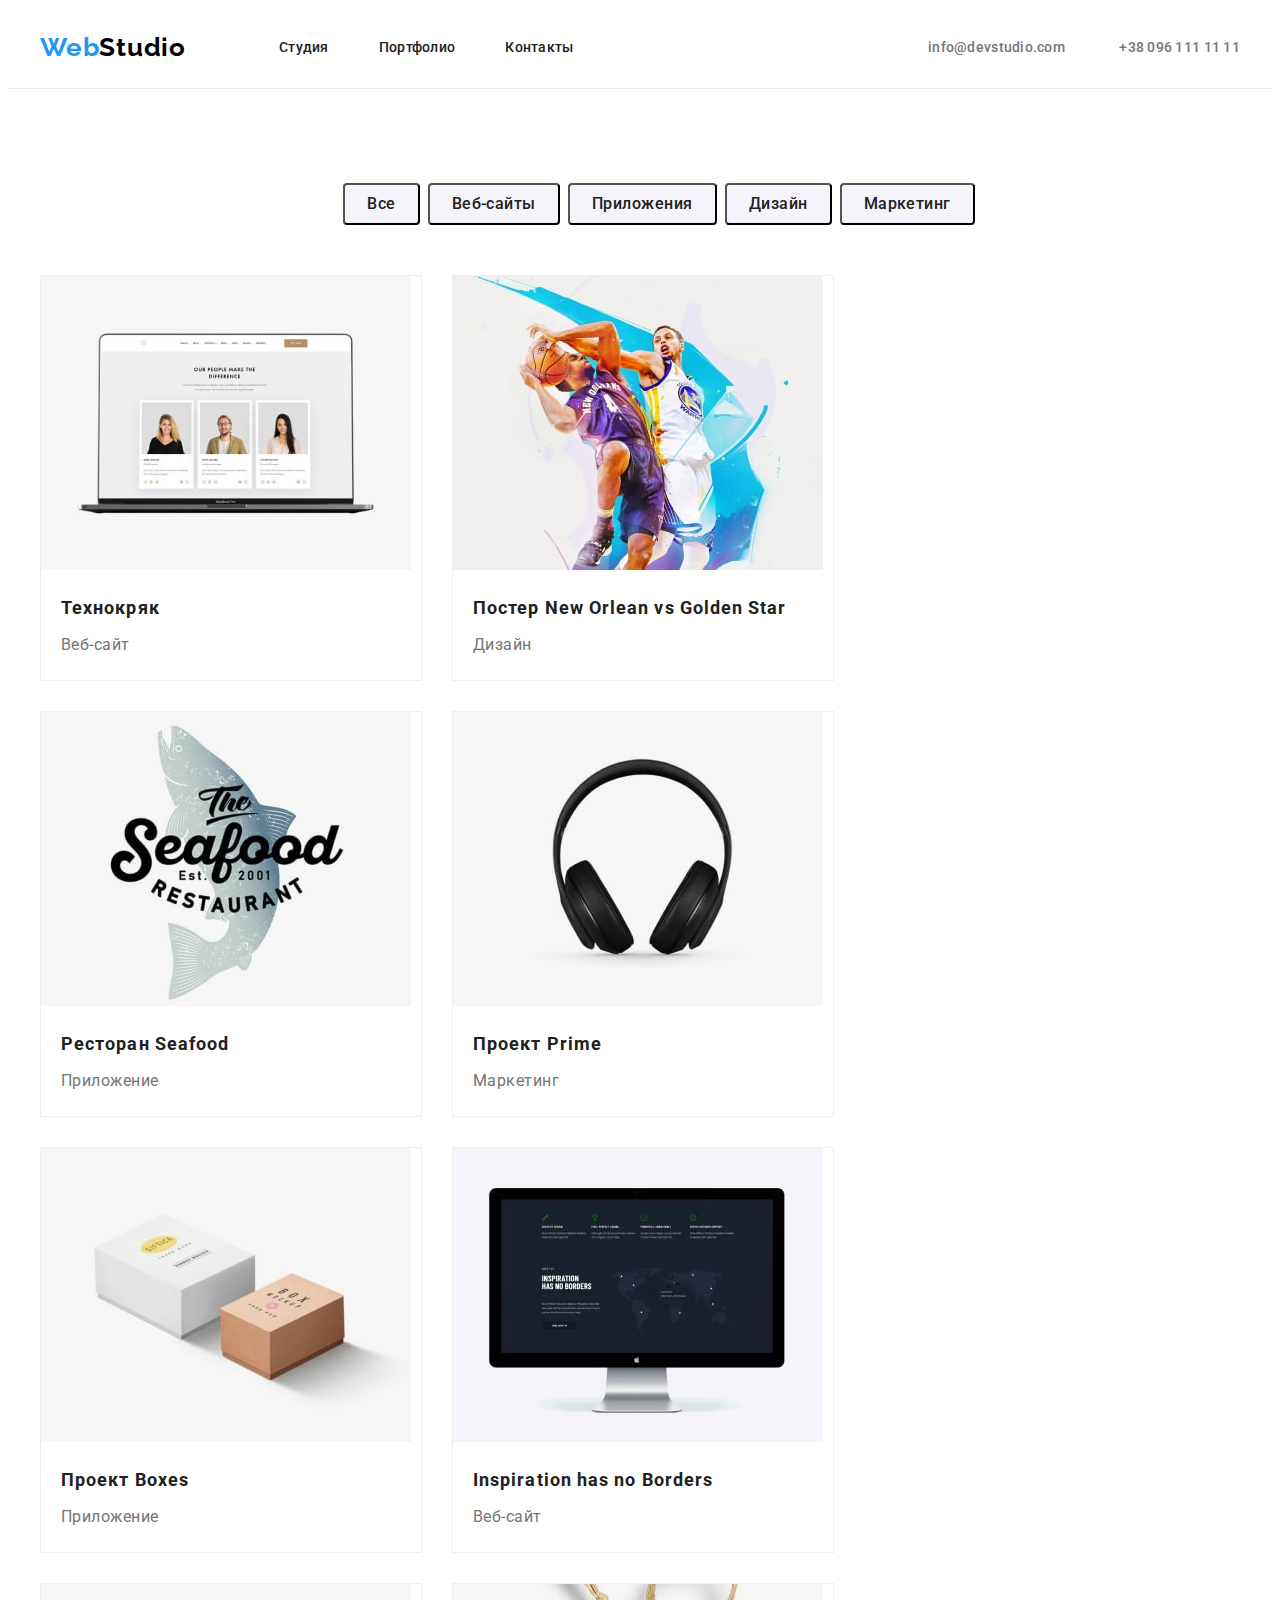
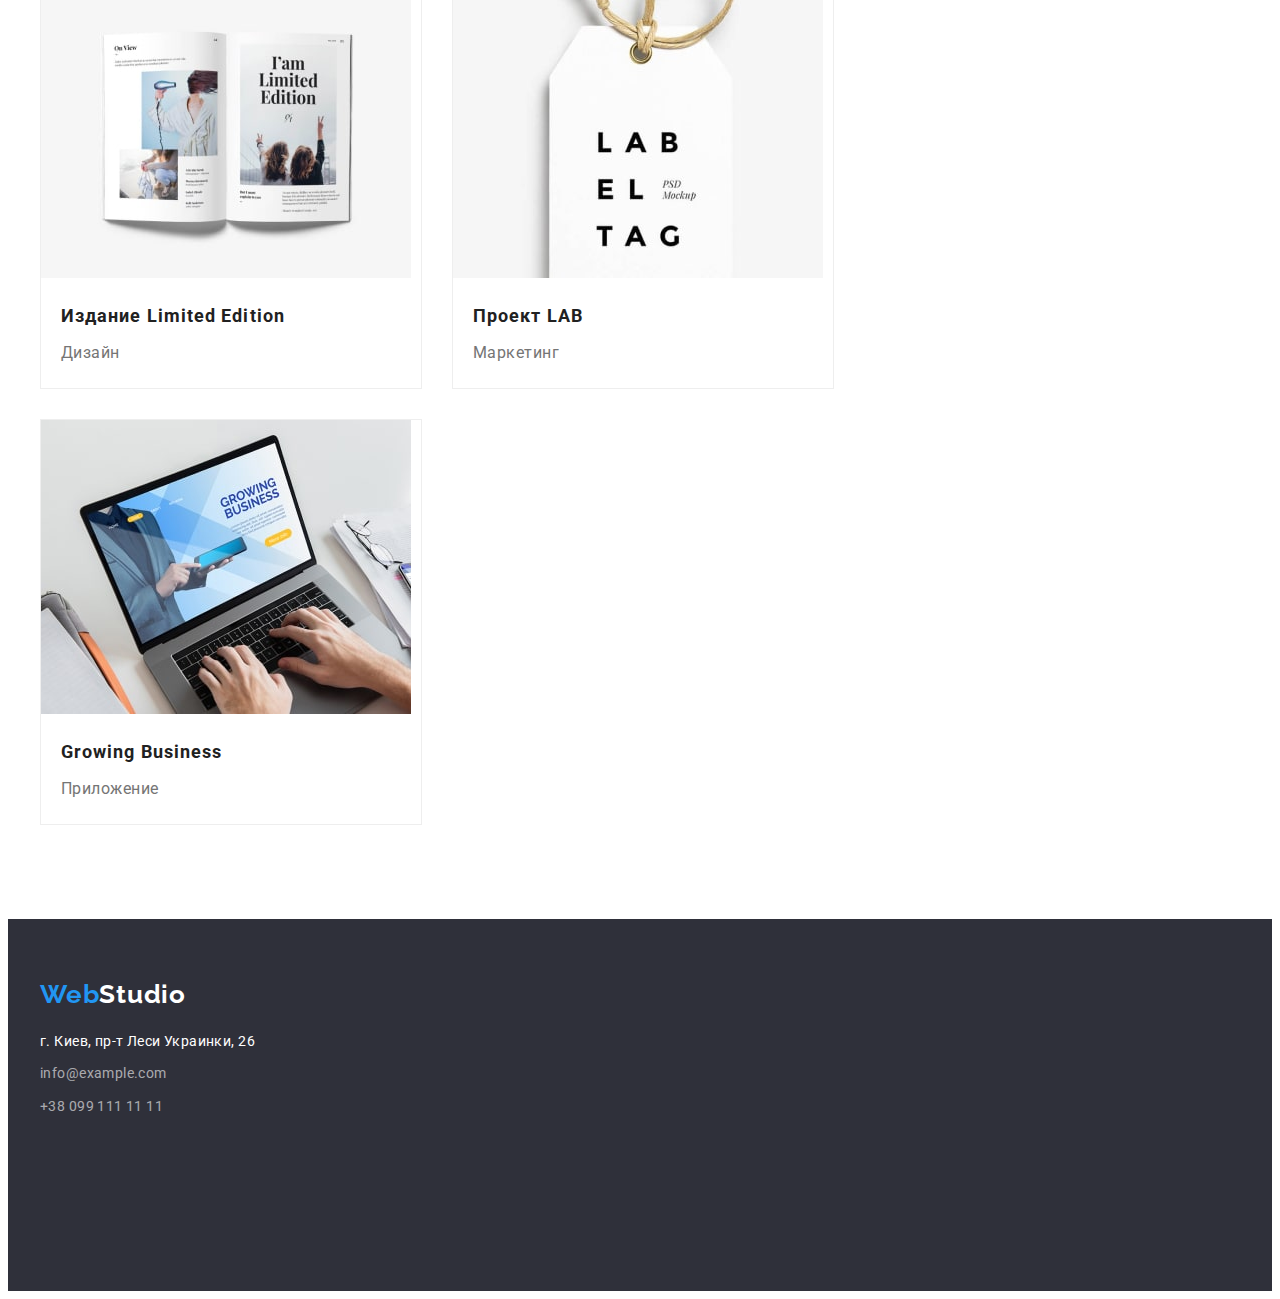
==== portfolio.html @ c34da429 "add social links to team members" ====
<!DOCTYPE html>
<html lang="ru">

    <head>
        <meta charset="UTF-8">
        <meta http-equiv="X-UA-Compatible" content="IE=edge">
        <meta name="viewport" content="width=device-width, initial-scale=1.0">
        <title>Portfolio</title>
        <link rel="preconnect" href="https://fonts.googleapis.com">
        <link rel="preconnect" href="https://fonts.gstatic.com" crossorigin>
        <link
            href="https://fonts.googleapis.com/css2?family=Raleway:wght@700&family=Roboto:wght@400;500;700;900&display=swap"
            rel="stylesheet">
            <link rel="stylesheet" href="https://cdnjs.cloudflare.com/ajax/libs/modern-normalize/1.1.0/modern-normalize.min.css"
                integrity="sha512-wpPYUAdjBVSE4KJnH1VR1HeZfpl1ub8YT/NKx4PuQ5NmX2tKuGu6U/JRp5y+Y8XG2tV+wKQpNHVUX03MfMFn9Q=="
                crossorigin="anonymous" referrerpolicy="no-referrer" />
        <link rel="stylesheet" href="./css/portfolio.css">
    </head>

    <body>
            <!-- Шапка/HEADER ------------------------------------------->
            <header class="header">
                <div class="container header-container">
                    <nav class="navigation">
                        <div class="logo">
                            <a class="logo-part-1" href="">Web</a><a class="logo-part-2" href="">Studio</a>
                        </div>
                        <ul class="header-list">
                            <li class="header-item"><a href="/index.html" class="header-link">Студия</a></li>
                            <li class="header-item"><a href="./portfolio.html" class="header-link">Портфолио</a></li>
                            <li class="header-item"><a href="" class="header-link">Контакты</a></li>
                        </ul>
                    </nav>
                    <div class="header-contacts">
                        <a class="header-mail" href="mailto:info@devstudio.com">info@devstudio.com</a>
                        <a class="header-tel" href="tel:+380961111111">+38 096 111 11 11</a>
                    </div>
                </div>
            </header>

        <main>
            <!-- Фильтры/FILTERS ------------------------------------------->
            <section class="filters">
                <div class="container">
                    <div class="filters-button-container container">
                        <ul class="filters-list">
                            <li class="filters-item">
                                <button type="button" class="filters-button">Все</button>
                            </li>
                            <li class="filters-item">
                                <button type="button" class="filters-button">Веб-сайты</button>
                            </li>
                            <li class="filters-item">
                                <button type="button" class="filters-button">Приложения</button>
                            </li>
                            <li class="filters-item">
                                <button type="button" class="filters-button">Дизайн</button>
                            </li>
                            <li class="filters-item">
                                <button type="button" class="filters-button">Маркетинг</button>
                            </li>
                        </ul>
                    </div>
                
                 <!-- Продукты/PRODUCTS ------------------------------------------->
                
                    <ul class="products-list">
                        <li class="products-item">
                            <img src="./portfolio-images/laptop-1.jpg" 
                            alt="Лаптоп" 
                            class="products-img"
                            width="370"
                            >
                            <div class="product-text-container">
                                <h3 class="product-name">Технокряк</h3>
                                <p class="product">Веб-сайт</p>
                            </div>
                        </li>
                        <li class="products-item">
                            <img src="./portfolio-images/basketball.jpg" 
                            alt="Баскетболисты" 
                            class="products-img"
                            width="370"
                            >
                            <div class="product-text-container">
                                <h3 class="product-name">Постер New Orlean vs Golden Star</h3>
                                <p class="product">Дизайн</p>
                            </div>
                        </li>
                        <li class="products-item">
                            <img src="./portfolio-images/seafood.jpg" 
                            alt="Морская еда" 
                            class="products-img"
                            width="370"
                            >
                            <div class="product-text-container">
                                <h3 class="product-name">Ресторан Seafood</h3>
                                <p class="product">Приложение</p>
                            </div>
                        </li>
                        <li class="products-item">
                            <img src="./portfolio-images/headphones.jpg" 
                            alt="Наушники" 
                            class="products-img"
                            width="370"
                            >
                            <div class="product-text-container">
                                <h3 class="product-name">Проект Prime</h3>
                                <p class="product">Маркетинг</p>
                            </div>
                        </li>
                        <li class="products-item">
                            <img src="./portfolio-images/box.jpg" 
                            alt="Коробки" 
                            class="products-img"  
                            width="370"
                            >
                            <div class="product-text-container">
                                <h3 class="product-name">Проект Boxes</h3>
                                <p class="product">Приложение</p>
                            </div>
                        </li>
                        <li class="products-item">
                            <img src="./portfolio-images/screen.jpg" 
                            alt="Экран" 
                            class="products-img"
                            width="370"
                            >
                            <div class="product-text-container">
                                <h3 class="product-name">Inspiration has no Borders</h3>
                                <p class="product">Веб-сайт</p>
                            </div>
                        </li>
                        <li class="products-item">
                            <img src="./portfolio-images/book.jpg" 
                            alt="Книга" 
                            class="products-img"
                            width="370"
                            >
                            <div class="product-text-container">
                                <h3 class="product-name">Издание Limited Edition</h3>
                                <p class="product">Дизайн</p>
                            </div>
                        </li>
                        <li class="products-item">
                            <img src="./portfolio-images/branding.jpg" 
                            alt="Брендирование" 
                            class="products-img"
                            width="370"
                            >
                            <div class="product-text-container">
                                <h3 class="product-name">Проект LAB</h3>
                                <p class="product">Маркетинг</p>
                            </div>
                        </li>
                        <li class="products-item">
                            <img src="./portfolio-images/laptop-2.jpg" 
                            alt="Лаптоп-2" 
                            class="products-img"
                            width="370"
                            >
                            <div class="product-text-container">
                                <h3 class="product-name">Growing Business</h3>
                                <p class="product">Приложение</p>
                            </div>
                        </li>
                    </ul>
                </div>
            </section>
                <!-- Футер/FOOTER ------------------------------>
                <footer class="footer">
                    <div class="container">
                        <div class="footer-logo">
                            <a class="logo-part-1" href="">Web</a><a class="logo-part-3" href="">Studio</a>
                        </div>
                        <address class="adress">
                            <ul class="footer-list">
                                <li class="footer-item">
                                    <a href="https://goo.gl/maps/hSURDnSNpB8HD9zd6" target="_blank" rel="noopener noreferrer nofollow"
                                        class="footer-adress">г. Киев, пр-т Леси Украинки, 26</a>
                                </li>
                                <li class="footer-item">
                                    <a href="mailto:info@example.com" class="footer-mail">info@example.com</a>
                                </li>
                                <li class="footer-item">
                                    <a href="tel:+380991111111" class="footer-tel">+38 099 111 11 11</a>
                                </li>
                            </ul>
                        </address>
                    </div>
                </footer>          
        </main>
        
















    </body>

</html>
---- css/portfolio.css ----
body {
  font-family: "Roboto", sans-serif;
  color: white;
}

p {
  margin: 0;
}

a {
  text-decoration: none;
}

li {
  list-style: none;
}

p,
h1,
h2,
h3,
h4,
h5,
h6 {
  margin: 0;
}

img {
  display: block;
}

ul {
  margin: 0;
  padding: 0;
}

.container {
  width: 1200px;
  padding-left: 15px;
  padding-right: 15px;
  margin: 0 auto;
  /* outline: 2px solid red; */
}

:root {
  --accent-color: #2196f3;
  --header-grey: #757575;
  --project-black: #212121;
}

/* <!-- Шапка/HEADER -------------------------------------------> */

.header {
  font-weight: 600;
  font-size: 12px;
  line-height: 1.33;
  letter-spacing: 0.1em;
  padding-top: 24px;
  padding-bottom: 25px;
  border-bottom: 1px solid #ececec;
}

.header-container {
  display: flex;
  align-items: center;
}

.navigation {
  display: flex;
  align-items: center;
}

.logo {
  margin-right: 93px;
}

.logo-part-1 {
  font-family: "Raleway", sans-serif;
  font-weight: bold;
  font-size: 26px;
  line-height: calc(31 / 26);
  letter-spacing: 0.03em;
  color: var(--accent-color);
}

.logo-part-2 {
  font-family: "Raleway", sans-serif;
  font-weight: bold;
  font-size: 26px;
  line-height: calc(31 / 26);
  letter-spacing: 0.03em;
  color: #000000;
}

.header-list {
  display: flex;
  align-items: center;
}

.header-item + .header-item {
  margin-left: 50px;
}

.header-link {
  font-weight: 500;
  font-size: 14px;
  line-height: calc(16 / 14);
  letter-spacing: 0.02em;
  color: var(--project-black);
}

.header-link:hover,
.header-link:focus {
  color: var(--accent-color);
}

.header-contacts {
  margin-left: auto;
}

.header-mail {
  font-weight: 500;
  font-size: 14px;
  line-height: calc(16 / 14);
  letter-spacing: 0.02em;
  color: var(--header-grey);
}

.header-mail:hover,
.header-mail:focus {
  color: var(--accent-color);
}

.header-tel {
  font-weight: 500;
  font-size: 14px;
  line-height: calc(16 / 14);
  letter-spacing: 0.02em;
  color: var(--header-grey);
  margin-left: 50px;
}

/* Фильтры/FILTERS------------------------------------------------ */

.filters {
  padding-top: 94px;
  padding-bottom: 94px;
}

.filters-button-container {
  margin-bottom: 50px;
}

.filters-list {
  display: flex;
  align-items: center;
  justify-content: center;
}

.filters-item {
  margin-left: 8px;
}

.filters-button {
  font-family: inherit;
  font-weight: 500;
  font-size: 16px;
  line-height: calc(26 / 16);
  text-align: center;
  letter-spacing: 0.03em;
  cursor: pointer;
  color: var(--project-black);
  background: #f5f4fa;
  border-radius: 4px;
  padding: 6px 22px;
}

.filters-button:hover,
.filters-button:focus {
  color: white;
  background-color: var(--accent-color);
}

/* Продукты/PRODUCTS------------------------------------------------ */

.products-list {
  display: flex;
  margin-left: -30px;
  flex-wrap: wrap;
  margin-bottom: -30px;
}

.products-item {
  width: calc(100% / 3 - 30px);
  margin-left: 30px;
  background: #ffffff;
  border: 1px solid #eeeeee;
  margin-bottom: 30px;
}

.product-text-container {
  padding-left: 24px;
  padding: 20px;
}

.product-name {
  font-weight: 700;
  font-size: 18px;
  line-height: 2;
  letter-spacing: 0.06em;
  color: var(--project-black);
  /* padding-top: 20px; */
  padding-bottom: 4px;
  /* padding-left: 24px; */
}

.product {
  font-size: 16px;
  line-height: 1.87;
  letter-spacing: 0.03em;
  color: var(--header-grey);
  /* padding-left: 24px; */
  /* padding-bottom: 20px; */
}

/* Футер/FOOTER--------------------------------------------- */

.footer {
  background-color: #2f303a;
  height: 252px;
  padding-top: 60px;
  padding-bottom: 60px;
}

/* .footer-logo { */
/* padding-top: 60px; */
/* } */

.logo-part-3 {
  font-family: "Raleway", sans-serif;
  font-weight: bold;
  font-size: 26px;
  line-height: calc(31 / 26);
  letter-spacing: 0.03em;
  color: #ffffff;
}

.footer-adress {
  font-style: normal;
  font-weight: normal;
  font-size: 14px;
  line-height: 1.71;
  letter-spacing: 0.03em;
  color: #ffffff;
}

.footer-list {
  padding-top: 20px;
}

.footer-item {
  margin-bottom: 9px;
}

.footer-mail {
  font-style: normal;
  font-weight: normal;
  font-size: 14px;
  line-height: 1.71;
  letter-spacing: 0.03em;
  color: rgba(255, 255, 255, 0.6);
}

.footer-tel {
  font-style: normal;
  font-weight: normal;
  font-size: 14px;
  line-height: 1.71;
  letter-spacing: 0.03em;
  color: rgba(255, 255, 255, 0.6);
}
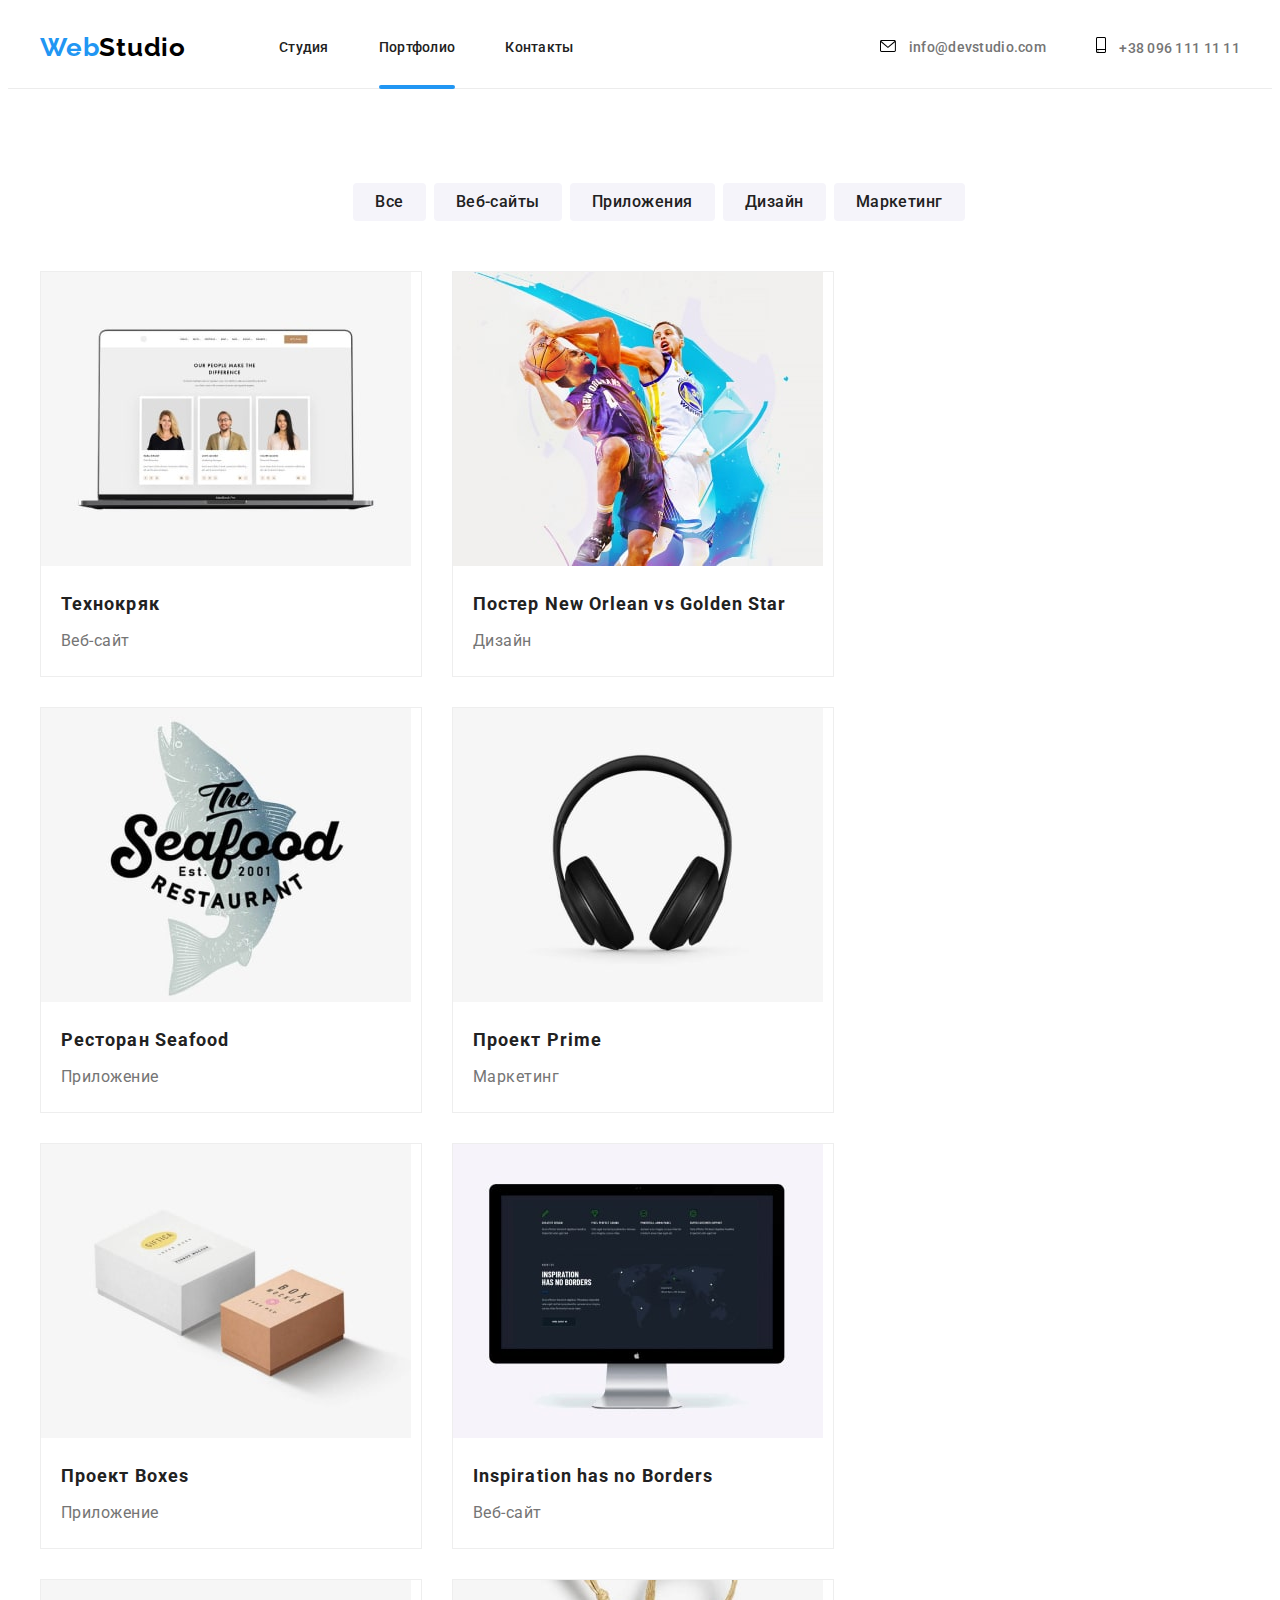
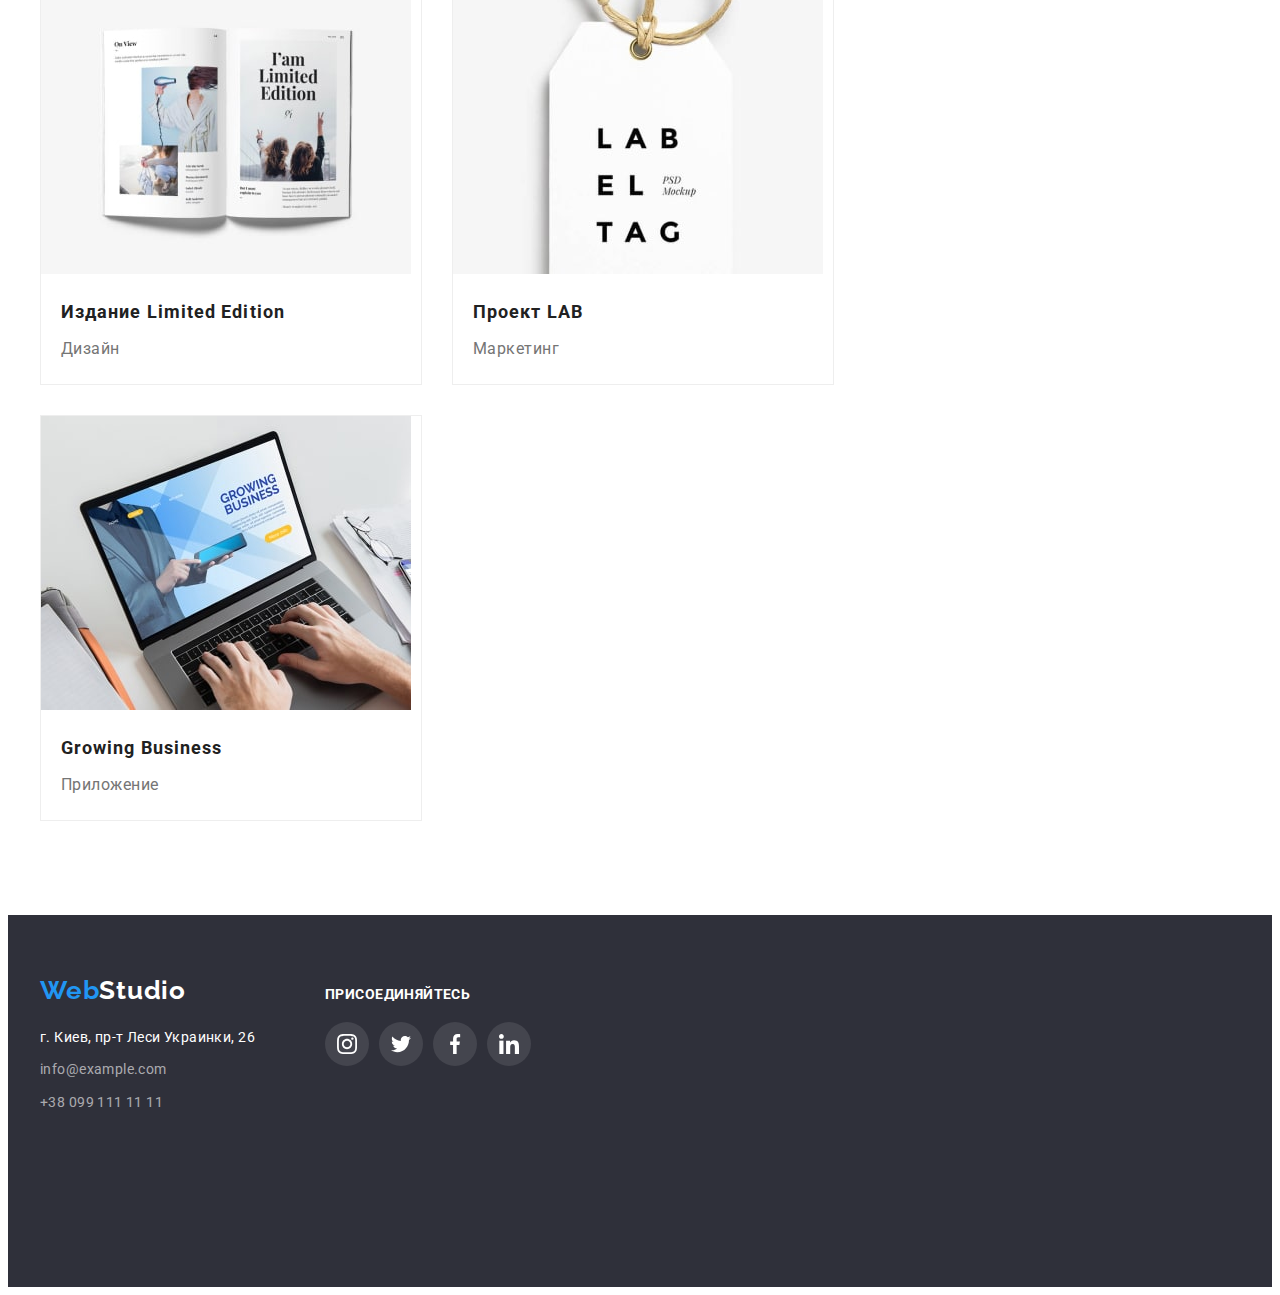
==== commit 389b53e8: "Add modal window & few animations" ====
--- a/portfolio.html
+++ b/portfolio.html
@@ -26,15 +26,31 @@
                             <a class="logo-part-1" href="">Web</a><a class="logo-part-2" href="">Studio</a>
                         </div>
                         <ul class="header-list">
-                            <li class="header-item"><a href="/index.html" class="header-link">Студия</a></li>
-                            <li class="header-item"><a href="./portfolio.html" class="header-link">Портфолио</a></li>
+                            <li class="header-item"><a href="./index.html" class="header-link">Студия</a></li>
+                            <li class="header-item"><a href="./portfolio.html" class="current header-link">Портфолио</a></li>
                             <li class="header-item"><a href="" class="header-link">Контакты</a></li>
                         </ul>
                     </nav>
-                    <div class="header-contacts">
-                        <a class="header-mail" href="mailto:info@devstudio.com">info@devstudio.com</a>
-                        <a class="header-tel" href="tel:+380961111111">+38 096 111 11 11</a>
-                    </div>
+                    <ul class="header-contacts">
+                        <li class="header-contacts-mail">
+                            <a class="header-mail" href="mailto:info@devstudio.com">
+                                <svg class="header-icon" width="16" height="12">
+                                    <use href="./images/header-icons.svg#icon-envelope"></use>
+                                </svg>
+                                info@devstudio.com
+                            </a>
+                        </li>
+                    
+                    
+                        <li class="header-contacts-tel">
+                            <a class="header-tel" href="tel:+380961111111">
+                                <svg class="header-icon" width="10" height="16">
+                                    <use href="./images/header-icons.svg#icon-smartphone"></use>
+                                </svg>
+                                +38 096 111 11 11
+                            </a>
+                        </li>
+                    </ul>
                 </div>
             </header>
 
@@ -66,147 +82,230 @@
                 
                     <ul class="products-list">
                         <li class="products-item">
-                            <img src="./portfolio-images/laptop-1.jpg" 
-                            alt="Лаптоп" 
-                            class="products-img"
-                            width="370"
-                            >
-                            <div class="product-text-container">
-                                <h3 class="product-name">Технокряк</h3>
-                                <p class="product">Веб-сайт</p>
-                            </div>
-                        </li>
-                        <li class="products-item">
-                            <img src="./portfolio-images/basketball.jpg" 
-                            alt="Баскетболисты" 
-                            class="products-img"
-                            width="370"
-                            >
-                            <div class="product-text-container">
-                                <h3 class="product-name">Постер New Orlean vs Golden Star</h3>
-                                <p class="product">Дизайн</p>
-                            </div>
-                        </li>
-                        <li class="products-item">
-                            <img src="./portfolio-images/seafood.jpg" 
-                            alt="Морская еда" 
-                            class="products-img"
-                            width="370"
-                            >
-                            <div class="product-text-container">
-                                <h3 class="product-name">Ресторан Seafood</h3>
-                                <p class="product">Приложение</p>
-                            </div>
-                        </li>
-                        <li class="products-item">
-                            <img src="./portfolio-images/headphones.jpg" 
-                            alt="Наушники" 
-                            class="products-img"
-                            width="370"
-                            >
-                            <div class="product-text-container">
-                                <h3 class="product-name">Проект Prime</h3>
-                                <p class="product">Маркетинг</p>
-                            </div>
-                        </li>
-                        <li class="products-item">
-                            <img src="./portfolio-images/box.jpg" 
-                            alt="Коробки" 
-                            class="products-img"  
-                            width="370"
-                            >
-                            <div class="product-text-container">
-                                <h3 class="product-name">Проект Boxes</h3>
-                                <p class="product">Приложение</p>
-                            </div>
-                        </li>
-                        <li class="products-item">
-                            <img src="./portfolio-images/screen.jpg" 
-                            alt="Экран" 
-                            class="products-img"
-                            width="370"
-                            >
-                            <div class="product-text-container">
-                                <h3 class="product-name">Inspiration has no Borders</h3>
-                                <p class="product">Веб-сайт</p>
-                            </div>
-                        </li>
-                        <li class="products-item">
-                            <img src="./portfolio-images/book.jpg" 
-                            alt="Книга" 
-                            class="products-img"
-                            width="370"
-                            >
-                            <div class="product-text-container">
-                                <h3 class="product-name">Издание Limited Edition</h3>
-                                <p class="product">Дизайн</p>
-                            </div>
-                        </li>
-                        <li class="products-item">
-                            <img src="./portfolio-images/branding.jpg" 
-                            alt="Брендирование" 
-                            class="products-img"
-                            width="370"
-                            >
-                            <div class="product-text-container">
-                                <h3 class="product-name">Проект LAB</h3>
-                                <p class="product">Маркетинг</p>
-                            </div>
-                        </li>
-                        <li class="products-item">
-                            <img src="./portfolio-images/laptop-2.jpg" 
-                            alt="Лаптоп-2" 
-                            class="products-img"
-                            width="370"
-                            >
-                            <div class="product-text-container">
-                                <h3 class="product-name">Growing Business</h3>
-                                <p class="product">Приложение</p>
-                            </div>
+                            
+                                <a href="" class="product-link">
+                                    <div class="products-wrap">
+                                        <img src="./portfolio-images/laptop-1.jpg" 
+                                        alt="Лаптоп" 
+                                        class="products-img"
+                                        width="370"
+                                        >   
+                                        <p class="product-text">Технокряк это современная площадка распространения коронавируса.
+                                            Компании используют эту платформу для цифрового
+                                            шпионажа и атак на защищённые сервера конкурентов.</p>
+                                    </div>
+                                        <div class="product-text-container">
+                                            <h3 class="product-name">Технокряк</h3>
+                                            <p class="product">Веб-сайт</p>
+                                        </div>   
+                                </a>
+                        </li>
+                        <li class="products-item">
+                            <a href="" class="product-link">
+                                <div class="products-wrap">
+                                        <img src="./portfolio-images/basketball.jpg" 
+                                        alt="Баскетболисты" 
+                                        class="products-img"
+                                        width="370"
+                                        >
+                                        <p class="product-text">Технокряк это современная площадка распространения коронавируса.
+                                            Компании используют эту платформу для цифрового
+                                            шпионажа и атак на защищённые сервера конкурентов.</p>
+                                </div>
+                                <div class="product-text-container">
+                                    <h3 class="product-name">Постер New Orlean vs Golden Star</h3>
+                                    <p class="product">Дизайн</p>
+                                </div>
+                            </a>
+                        </li>
+                        <li class="products-item">
+                            <a href="" class="product-link">
+                                <div class="products-wrap">
+                                    <img src="./portfolio-images/seafood.jpg" 
+                                    alt="Морская еда" 
+                                    class="products-img"
+                                    width="370"
+                                    >
+                                    <p class="product-text">Технокряк это современная площадка распространения коронавируса.
+                                        Компании используют эту платформу для цифрового
+                                        шпионажа и атак на защищённые сервера конкурентов.</p>
+                                </div>
+                                <div class="product-text-container">
+                                    <h3 class="product-name">Ресторан Seafood</h3>
+                                    <p class="product">Приложение</p>
+                                </div>
+                            </a>
+                        </li>
+                        <li class="products-item">
+                            <a href="" class="product-link">
+                                <div class="products-wrap">
+                                    <img src="./portfolio-images/headphones.jpg" 
+                                    alt="Наушники" 
+                                    class="products-img"
+                                    width="370"
+                                    >
+                                    <p class="product-text">Технокряк это современная площадка распространения коронавируса.
+                                        Компании используют эту платформу для цифрового
+                                        шпионажа и атак на защищённые сервера конкурентов.</p>
+                                </div>
+                                <div class="product-text-container">
+                                    <h3 class="product-name">Проект Prime</h3>
+                                    <p class="product">Маркетинг</p>
+                                </div>
+                            </a>
+                        </li>
+                        <li class="products-item">
+                            <a href="" class="product-link">
+                                <div class="products-wrap">
+                                    <img src="./portfolio-images/box.jpg" 
+                                    alt="Коробки" 
+                                    class="products-img"  
+                                    width="370"
+                                    >
+                                    <p class="product-text">Технокряк это современная площадка распространения коронавируса.
+                                        Компании используют эту платформу для цифрового
+                                        шпионажа и атак на защищённые сервера конкурентов.</p>
+                                </div>
+                                <div class="product-text-container">
+                                    <h3 class="product-name">Проект Boxes</h3>
+                                    <p class="product">Приложение</p>
+                                </div>
+                            </a>
+                        </li>
+                        <li class="products-item">
+                            <a href="" class="product-link">
+                                <div class="products-wrap">
+                                    <img src="./portfolio-images/screen.jpg" 
+                                    alt="Экран" 
+                                    class="products-img"
+                                    width="370"
+                                    >
+                                    <p class="product-text">Технокряк это современная площадка распространения коронавируса.
+                                        Компании используют эту платформу для цифрового
+                                        шпионажа и атак на защищённые сервера конкурентов.</p>
+                                </div>
+                                <div class="product-text-container">
+                                    <h3 class="product-name">Inspiration has no Borders</h3>
+                                    <p class="product">Веб-сайт</p>
+                                </div>
+                            </a>
+                        </li>
+                        <li class="products-item">
+                            <a href="" class="product-link">
+                                <div class="products-wrap">
+                                    <img src="./portfolio-images/book.jpg" 
+                                    alt="Книга" 
+                                    class="products-img"
+                                    width="370"
+                                    >
+                                    <p class="product-text">Технокряк это современная площадка распространения коронавируса.
+                                        Компании используют эту платформу для цифрового
+                                        шпионажа и атак на защищённые сервера конкурентов.</p>
+                                </div>
+                                <div class="product-text-container">
+                                    <h3 class="product-name">Издание Limited Edition</h3>
+                                    <p class="product">Дизайн</p>
+                                </div>
+                            </a>
+                        </li>
+                        <li class="products-item">
+                            <a href="" class="product-link">
+                                <div class="products-wrap">
+                                    <img src="./portfolio-images/branding.jpg" 
+                                    alt="Брендирование" 
+                                    class="products-img"
+                                    width="370"
+                                    >
+                                    <p class="product-text">Технокряк это современная площадка распространения коронавируса.
+                                        Компании используют эту платформу для цифрового
+                                        шпионажа и атак на защищённые сервера конкурентов.</p>
+                                </div>
+                                <div class="product-text-container">
+                                    <h3 class="product-name">Проект LAB</h3>
+                                    <p class="product">Маркетинг</p>
+                                </div>
+                            </a>
+                        </li>
+                        <li class="products-item">
+                            <a href="" class="product-link">
+                                <div class="products-wrap">
+                                    <img src="./portfolio-images/laptop-2.jpg" 
+                                    alt="Лаптоп-2" 
+                                    class="products-img"
+                                    width="370"
+                                    >
+                                    <p class="product-text">Технокряк это современная площадка распространения коронавируса.
+                                        Компании используют эту платформу для цифрового
+                                        шпионажа и атак на защищённые сервера конкурентов.</p>
+                                </div>
+                                <div class="product-text-container">
+                                    <h3 class="product-name">Growing Business</h3>
+                                    <p class="product">Приложение</p>
+                                </div>
+                            </a>
                         </li>
                     </ul>
                 </div>
             </section>
+
+        </main>
                 <!-- Футер/FOOTER ------------------------------>
                 <footer class="footer">
-                    <div class="container">
-                        <div class="footer-logo">
-                            <a class="logo-part-1" href="">Web</a><a class="logo-part-3" href="">Studio</a>
+                    <div class="container footer-container">
+                        <div class="footer-part-1">
+                            <div class="footer-logo">
+                                <a class="logo-part-1" href="">Web</a><a class="logo-part-3" href="">Studio</a>
+                            </div>
+                            <address class="adress">
+                                <ul class="footer-list">
+                                    <li class="footer-item">
+                                        <a href="https://goo.gl/maps/hSURDnSNpB8HD9zd6" target="_blank" rel="noopener noreferrer nofollow"
+                                            class="footer-adress">г. Киев, пр-т Леси Украинки, 26</a>
+                                    </li>
+                                    <li class="footer-item">
+                                        <a href="mailto:info@example.com" class="footer-mail">info@example.com</a>
+                                    </li>
+                                    <li class="footer-item">
+                                        <a href="tel:+380991111111" class="footer-tel">+38 099 111 11 11</a>
+                                    </li>
+                                </ul>
+                            </address>
                         </div>
-                        <address class="adress">
-                            <ul class="footer-list">
-                                <li class="footer-item">
-                                    <a href="https://goo.gl/maps/hSURDnSNpB8HD9zd6" target="_blank" rel="noopener noreferrer nofollow"
-                                        class="footer-adress">г. Киев, пр-т Леси Украинки, 26</a>
+                        <div class="footer-part-2">
+                            <p class="footer-text">присоединяйтесь</p>
+                            <ul class="footer-social-list list">
+                                <li class="footer-social-item">
+                                    <a href="" class="footer-social-link">
+                                        <svg class="footer-social-icon" width="20" height="20">
+                                            <use href="./images/icons.svg#icon-instagram-2-2"></use>
+                                        </svg>
+                                    </a>
                                 </li>
-                                <li class="footer-item">
-                                    <a href="mailto:info@example.com" class="footer-mail">info@example.com</a>
+                                <li class="footer-social-item">
+                                    <a href="" class="footer-social-link">
+                                        <svg class="footer-social-icon" width="20" height="20">
+                                            <use href="./images/icons.svg#icon-twitter-1"></use>
+                                        </svg>
+                                    </a>
                                 </li>
-                                <li class="footer-item">
-                                    <a href="tel:+380991111111" class="footer-tel">+38 099 111 11 11</a>
+                                <li class="footer-social-item">
+                                    <a href="" class="footer-social-link">
+                                        <svg class="footer-social-icon" width="20" height="20">
+                                            <use href="./images/icons.svg#icon-facebook-1-1"></use>
+                                        </svg>
+                                    </a>
+                                </li>
+                                <li class="footer-social-item">
+                                    <a href="" class="footer-social-link">
+                                        <svg class="footer-social-icon" width="20" height="20">
+                                            <use href="./images/icons.svg#icon-linkedin-1-1"></use>
+                                        </svg>
+                                    </a>
                                 </li>
                             </ul>
-                        </address>
+                        </div>
                     </div>
                 </footer>          
-        </main>
-        
-
-
-
-
-
-
-
-
-
-
-
-
-
-
-
-
     </body>
 
 </html>--- a/css/portfolio.css
+++ b/css/portfolio.css
@@ -101,12 +101,29 @@
   margin-left: 50px;
 }
 
+.current {
+  color: var(--accent-color);
+  position: relative;
+}
+
+.current::after {
+  content: "";
+  width: 100%;
+  height: 4px;
+  border-radius: 2px;
+  position: absolute;
+  background-color: var(--accent-color);
+  left: 0;
+  bottom: -34px;
+}
+
 .header-link {
   font-weight: 500;
   font-size: 14px;
   line-height: calc(16 / 14);
   letter-spacing: 0.02em;
   color: var(--project-black);
+  transition: color 250ms linear;
 }
 
 .header-link:hover,
@@ -116,6 +133,13 @@
 
 .header-contacts {
   margin-left: auto;
+  display: flex;
+  align-items: center;
+}
+
+.header-contacts-mail {
+  display: flex;
+  align-items: center;
 }
 
 .header-mail {
@@ -124,11 +148,28 @@
   line-height: calc(16 / 14);
   letter-spacing: 0.02em;
   color: var(--header-grey);
+  align-items: center;
+}
+
+.header-icon {
+  margin-right: 10px;
+}
+
+.header-mail:hover .header-icon {
+  fill: var(--accent-color);
+}
+
+.header-mail:focus .header-icon {
+  fill: var(--accent-color);
 }
 
 .header-mail:hover,
 .header-mail:focus {
   color: var(--accent-color);
+}
+
+.header-contacts-tel {
+  align-items: center;
 }
 
 .header-tel {
@@ -138,6 +179,20 @@
   letter-spacing: 0.02em;
   color: var(--header-grey);
   margin-left: 50px;
+  align-items: center;
+}
+
+.header-tel:hover .header-icon {
+  fill: var(--accent-color);
+}
+
+.header-tel:focus .header-icon {
+  fill: var(--accent-color);
+}
+
+.header-tel:hover,
+.header-tel:focus {
+  color: var(--accent-color);
 }
 
 /* Фильтры/FILTERS------------------------------------------------ */
@@ -172,6 +227,8 @@
   color: var(--project-black);
   background: #f5f4fa;
   border-radius: 4px;
+  border-color: #f5f4fa;
+  border: none;
   padding: 6px 22px;
 }
 
@@ -179,6 +236,8 @@
 .filters-button:focus {
   color: white;
   background-color: var(--accent-color);
+  box-shadow: 0px 3px 1px rgba(0, 0, 0, 0.1), 0px 1px 2px rgba(0, 0, 0, 0.08),
+    0px 2px 2px rgba(0, 0, 0, 0.12);
 }
 
 /* Продукты/PRODUCTS------------------------------------------------ */
@@ -196,6 +255,27 @@
   background: #ffffff;
   border: 1px solid #eeeeee;
   margin-bottom: 30px;
+  position: relative;
+  /* transition: transform 250ms cubic-bezier(0.4, 0, 0.2, 1); */
+}
+
+.products-item:hover .product-text {
+  transform: translateY(0%);
+}
+
+.products-item:hover,
+.products-item:focus {
+  box-shadow: 0px 1px 1px rgba(0, 0, 0, 0.12), 0px 4px 4px rgba(0, 0, 0, 0.06),
+    1px 4px 6px rgba(0, 0, 0, 0.16);
+}
+
+/* .product-link {
+  position: relative;
+} */
+
+.products-wrap {
+  position: relative;
+  overflow: hidden;
 }
 
 .product-text-container {
@@ -223,6 +303,23 @@
   /* padding-bottom: 20px; */
 }
 
+.product-text {
+  position: absolute;
+  top: 0;
+  left: 0;
+  font-style: normal;
+  font-weight: 400;
+  font-size: 18px;
+  line-height: 156%;
+  letter-spacing: 0.03em;
+  color: #ffffff;
+  background-color: #2195f3da;
+  padding: 63px 24px;
+  /* height: 100%; */
+  transform: translateY(100%);
+  transition: transform 250ms cubic-bezier(0.4, 0, 0.2, 1);
+}
+
 /* Футер/FOOTER--------------------------------------------- */
 
 .footer {
@@ -232,9 +329,10 @@
   padding-bottom: 60px;
 }
 
-/* .footer-logo { */
-/* padding-top: 60px; */
-/* } */
+.footer-container {
+  display: flex;
+  align-items: baseline;
+}
 
 .logo-part-3 {
   font-family: "Raleway", sans-serif;
@@ -279,3 +377,44 @@
   letter-spacing: 0.03em;
   color: rgba(255, 255, 255, 0.6);
 }
+
+.footer-part-2 {
+  margin-left: 70px;
+}
+
+.footer-text {
+  font-weight: 700;
+  font-size: 14px;
+  line-height: calc(16 / 14);
+  letter-spacing: 0.03em;
+  text-transform: uppercase;
+  color: #ffffff;
+}
+
+.footer-social-list {
+  display: flex;
+  margin-top: 20px;
+}
+
+.footer-social-item + .footer-social-item {
+  margin-left: 10px;
+}
+
+.footer-social-link {
+  width: 44px;
+  height: 44px;
+  border-radius: 50%;
+  display: flex;
+  align-items: center;
+  justify-content: center;
+  background-color: rgba(255, 255, 255, 0.1);
+}
+
+.footer-social-link:hover,
+.footer-social-link:focus {
+  background-color: var(--accent-color);
+}
+
+.footer-social-icon {
+  fill: white;
+}
